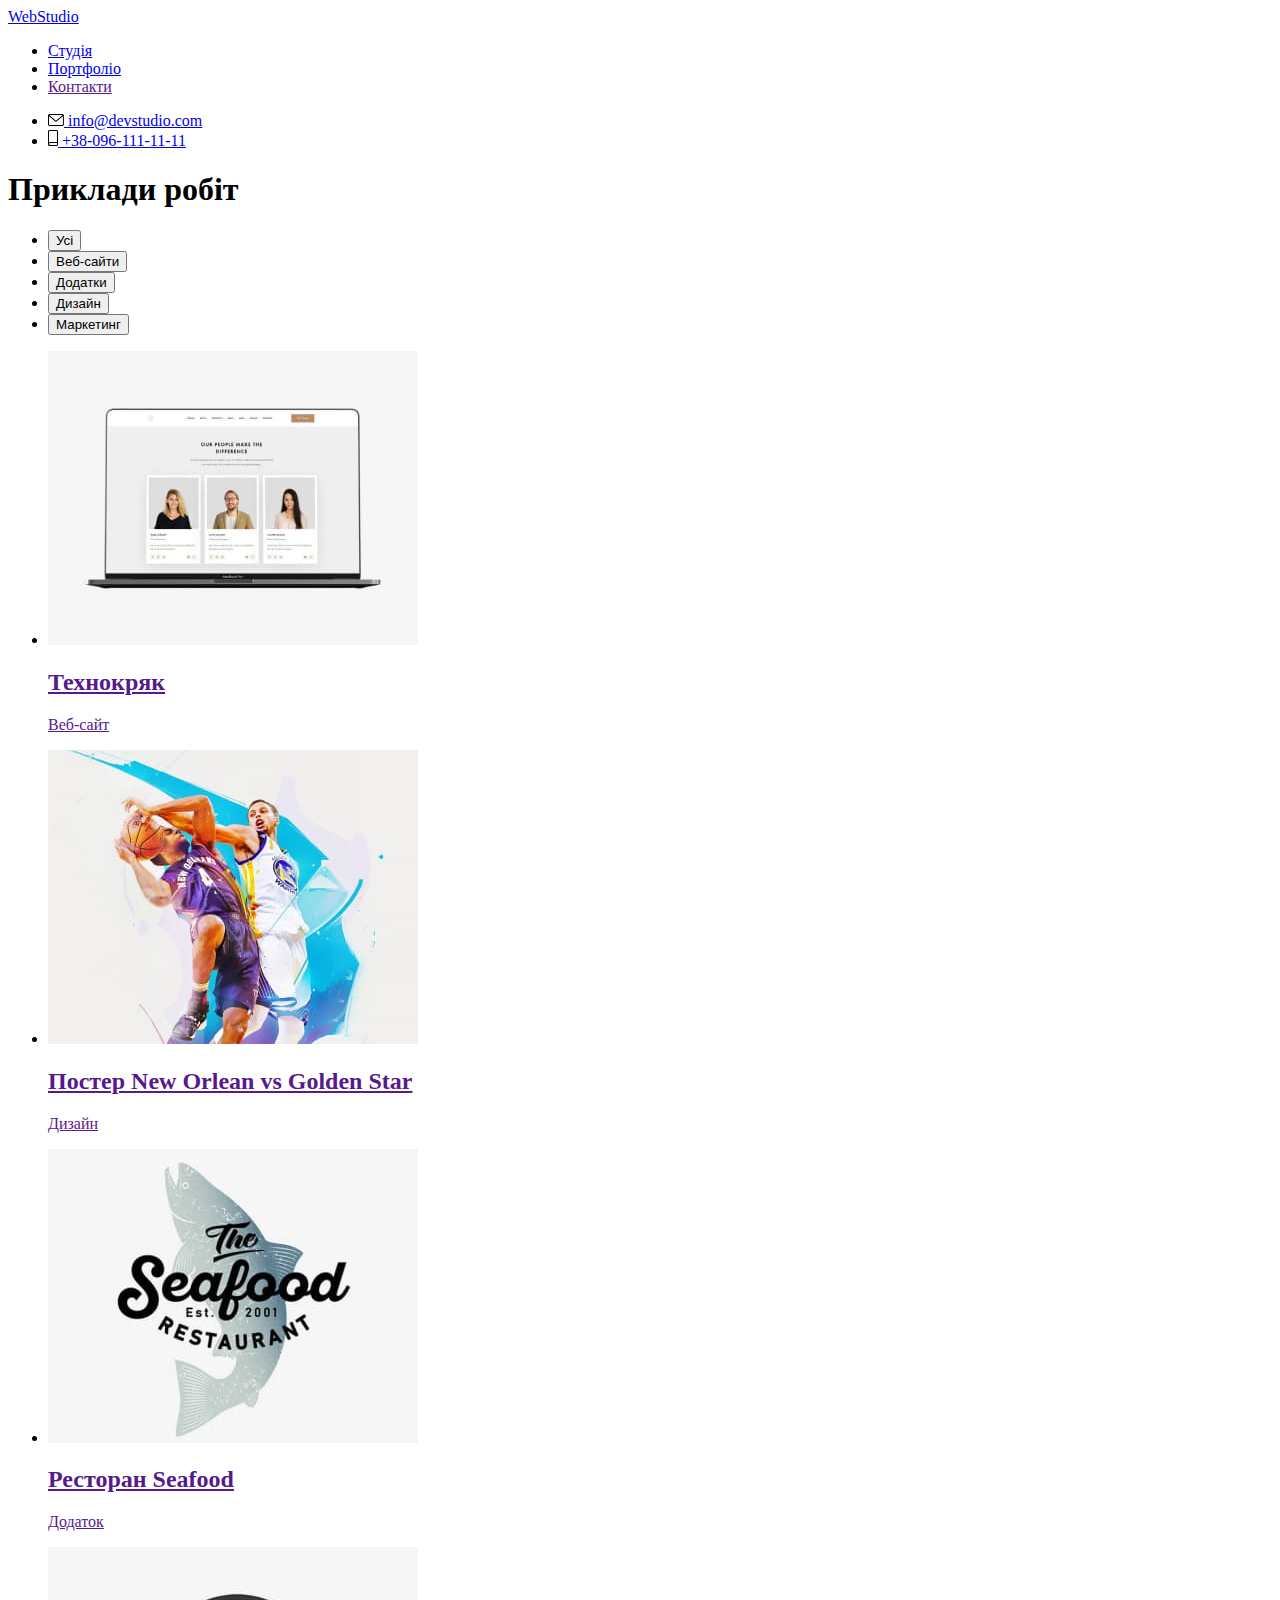
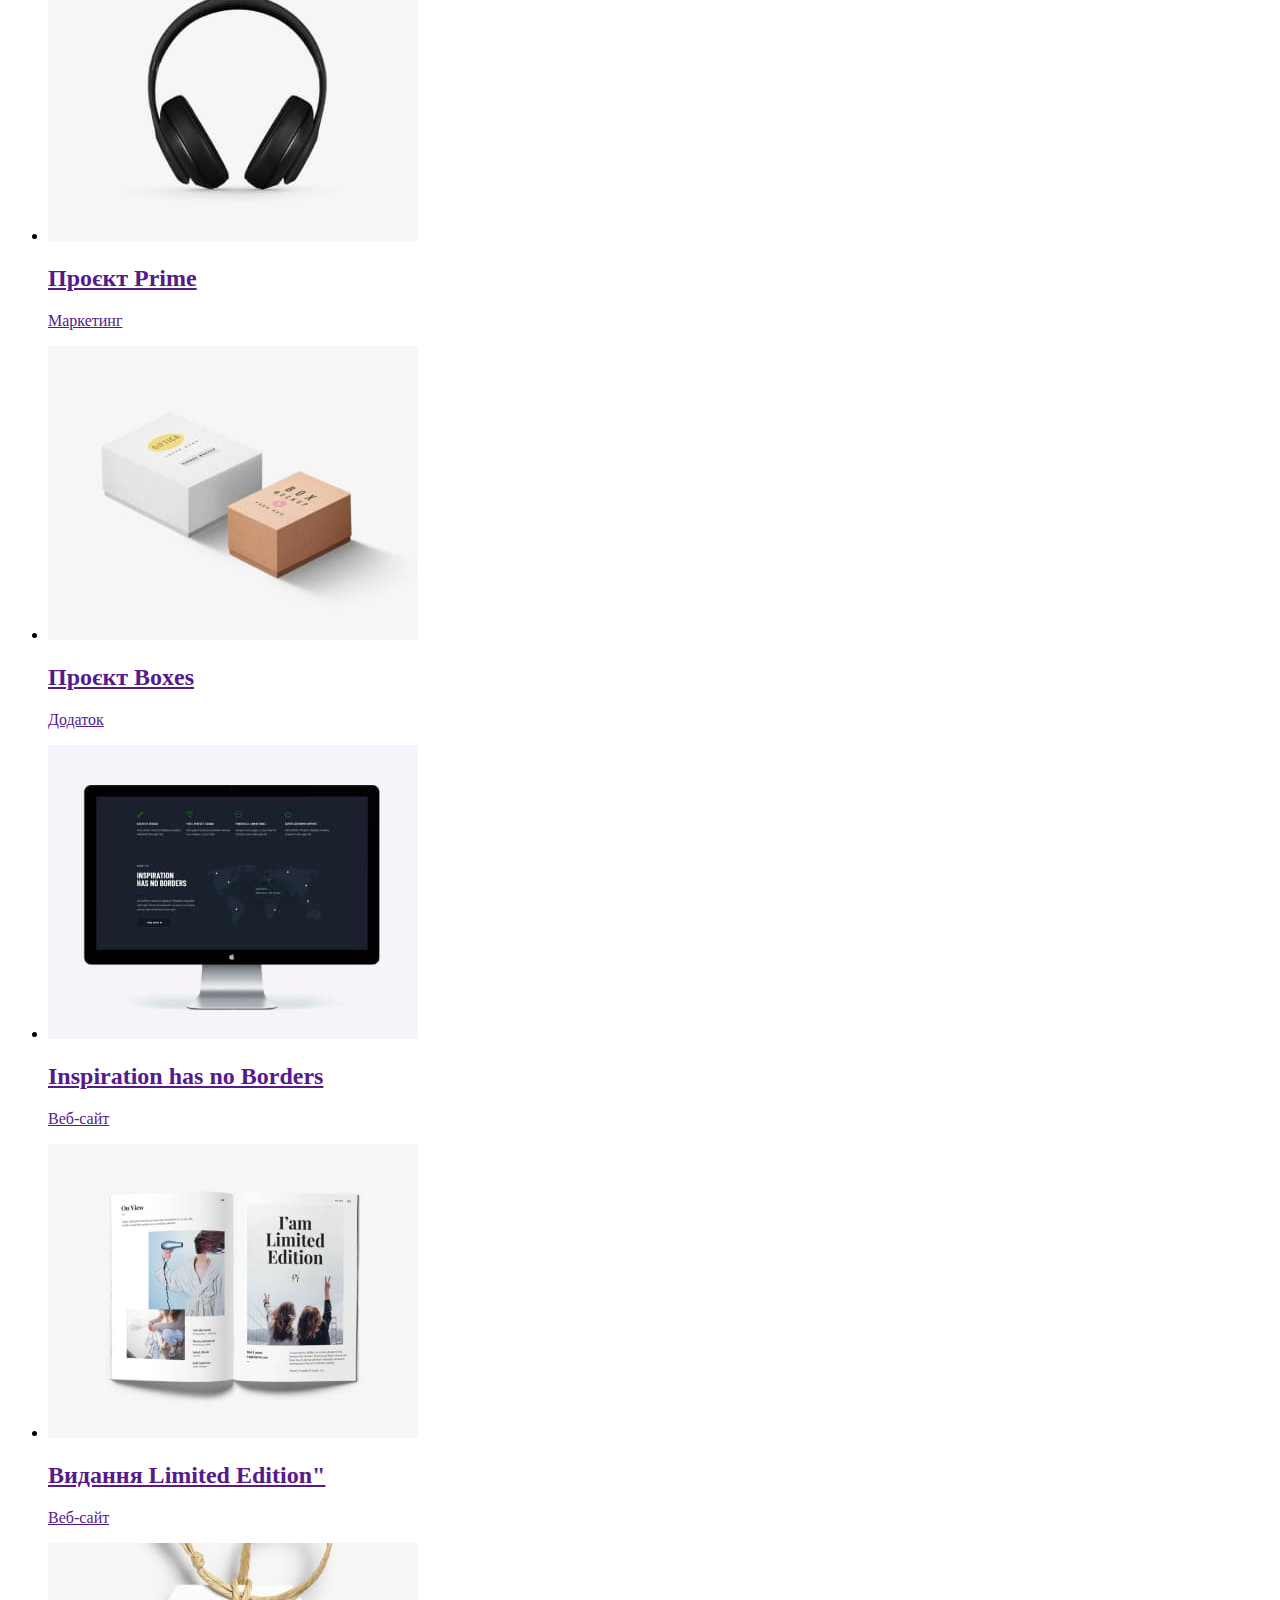
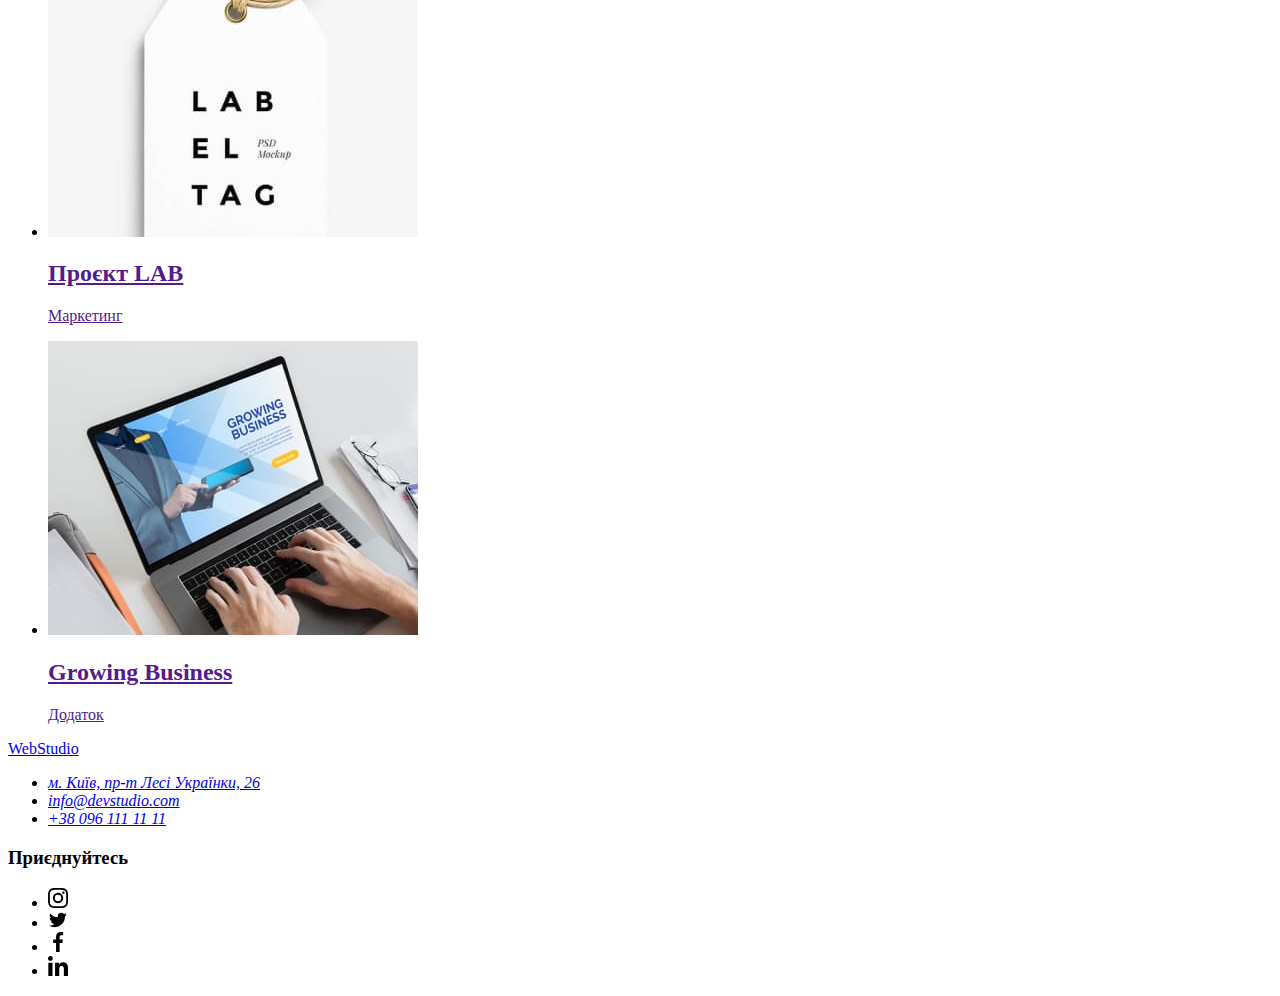
==== portfolio.html @ 8a8adef4 "дз№4" ====
<!DOCTYPE html>
<html lang="uk">
  <head>
    <meta charset="UTF-8" />
    <meta http-equiv="X-UA-Compatible" content="IE=edge" />
    <meta name="viewport" content="width=device-width, initial-scale=1.0" />
    <link
      href="https://fonts.googleapis.com/css2?family=Raleway:wght@700&family=Roboto:wght@400;500;700;900&display=swap"
      rel="stylesheet"
    />
    <link rel="stylesheet" href="./normalize/modern-normalize.min.css" />
    <link rel="stylesheet" href="./css/style.css" />
    <title>Портфоліо</title>
  </head>
  <body>
    <header class="header-top">
      <div class="base-container header">
        <nav class="nav">
          <a href="index.html" class="logo"
            ><span class="base-logo">Web</span>Studio</a
          >
          <ul class="nav-list">
            <li class="item-nav">
              <a href="index.html" class="list">Студія</a>
            </li>
            <li class="item-nav">
              <a href="./portfolio.html" class="list active">Портфоліо</a>
            </li>
            <li class="item-nav"><a href="" class="list">Контакти</a></li>
          </ul>
        </nav>
        <ul class="address container-mail">
          <li class="contacts">
            <a href="mailto:info@devstudio.com" class="list-address"
              ><svg class="icon-nav1" width="16px" height="12px">
                <use href="./images/sprite.svg#icon-envelope"></use>
              </svg>
              info@devstudio.com</a
            >
          </li>
          <li class="contacts">
            <a href="tel:+380961111111" class="list-address"
              ><svg class="icon-nav2" width="10px" height="16px">
                <use href="./images/sprite.svg#icon-smartphone"></use>
              </svg>
              +38-096-111-11-11</a
            >
          </li>
        </ul>
      </div>
    </header>
    <main>
      <section class="section-portfolio">
        <div class="base-container">
          <h1 class="visually-hidden">Приклади робіт</h1>
          <ul class="button-list">
            <li class="filter-btn">
              <button type="button" class="button">Усі</button>
            </li>
            <li class="filter-btn">
              <button type="button" class="button">Веб-сайти</button>
            </li>
            <li class="filter-btn">
              <button type="button" class="button">Додатки</button>
            </li>
            <li class="filter-btn">
              <button type="button" class="button">Дизайн</button>
            </li>
            <li class="filter-btn">
              <button type="button" class="button">Маркетинг</button>
            </li>
          </ul>
          <ul class="photo-example flex-container">
            <li class="examples-list">
              <a href="" class="examples-link">
                <img
                  src="./images/1.jpg"
                  alt="Технокряк"
                  width="370px"
                  class="img-work"
                />
                <div class="border">
                  <h2 class="examples">Технокряк</h2>
                  <p class="name-examples">Веб-сайт</p>
                </div>
              </a>
            </li>
            <li class="examples-list">
              <a href="" class="examples-link">
                <img
                  src="./images/2.jpg"
                  alt="Постер New Orlean vs Golden Star"
                  width="370px"
                  class="img-work"
                />
                <div class="border">
                  <h2 class="examples">Постер New Orlean vs Golden Star</h2>
                  <p class="name-examples">Дизайн</p>
                </div>
              </a>
            </li>
            <li class="examples-list">
              <a href="" class="examples-link">
                <img
                  src="./images/3.jpg"
                  alt="Ресторан Seafood"
                  width="370px"
                  class="img-work"
                />
                <div class="border">
                  <h2 class="examples">Ресторан Seafood</h2>
                  <p class="name-examples">Додаток</p>
                </div>
              </a>
            </li>
            <li class="examples-list">
              <a href="" class="examples-link">
                <img
                  src="./images/4.jpg"
                  alt="Проєкт Prime"
                  width="370px"
                  class="img-work"
                />
                <div class="border">
                  <h2 class="examples">Проєкт Prime</h2>
                  <p class="name-examples">Маркетинг</p>
                </div>
              </a>
            </li>
            <li class="examples-list">
              <a href="" class="examples-link">
                <img
                  src="./images/5.jpg"
                  alt="Проєкт Boxes"
                  width="370px"
                  class="img-work"
                />
                <div class="border">
                  <h2 class="examples">Проєкт Boxes</h2>
                  <p class="name-examples">Додаток</p>
                </div>
              </a>
            </li>
            <li class="examples-list">
              <a href="" class="examples-link">
                <img
                  src="./images/6.jpg"
                  alt="Inspiration has no Borders"
                  width="370px"
                  class="img-work"
                />
                <div class="border">
                  <h2 class="examples">Inspiration has no Borders</h2>
                  <p class="name-examples">Веб-сайт</p>
                </div>
              </a>
            </li>
            <li class="examples-list">
              <a href="" class="examples-link">
                <img
                  src="./images/7.jpg"
                  alt="Видання Limited Edition"
                  width="370px"
                  class="img-work"
                />
                <div class="border">
                  <h2 class="examples">Видання Limited Edition"</h2>
                  <p class="name-examples">Веб-сайт</p>
                </div>
              </a>
            </li>
            <li class="examples-list">
              <a href="" class="examples-link">
                <img
                  src="./images/8.jpg"
                  alt="Проєкт LAB"
                  width="370px"
                  class="img-work"
                />
                <div class="border">
                  <h2 class="examples">Проєкт LAB</h2>
                  <p class="name-examples">Маркетинг</p>
                </div>
              </a>
            </li>
            <li class="examples-list">
              <a href="" class="examples-link">
                <img
                  src="./images/9.jpg"
                  alt="Growing Business"
                  width="370px"
                  class="img-work"
                />
                <div class="border">
                  <h2 class="examples">Growing Business</h2>
                  <p class="name-examples">Додаток</p>
                </div>
              </a>
            </li>
          </ul>
        </div>
      </section>
    </main>
    <!--Футер-->
    <footer class="footer">
      <div class="base-container footer-container">
        <div>
          <a href="index.html" class="logo-footer"
            ><span class="base-logo">Web</span>Studio</a
          >
          <address>
            <ul class="map-link">
              <li class="footer-maps">
                <a
                  href="https://www.google.com.ua/maps/place/%D0%B1%D1%83%D0%BB.+%D0%9B%D0%B5%D1%81%D0%B8+%D0%A3%D0%BA%D1%80%D0%B0%D0%B8%D0%BD%D0%BA%D0%B8,+26,+%D0%9A%D0%B8%D0%B5%D0%B2,+02000/@50.4265807,30.5361971,17z/data=!3m1!4b1!4m5!3m4!1s0x40d4cf0e033ecbe9:0x57a4dffefec77da0!8m2!3d50.4265807!4d30.5383858?hl=ru"
                  target="_blank"
                  rel="noreferrer noopener"
                  class="maps mail"
                  >м. Київ, пр-т Лесі Українки, 26
                </a>
              </li>
              <li class="footer-mail">
                <a href="mailto:info@devstudio.com" class="mail"
                  >info@devstudio.com</a
                >
              </li>
              <li class="tel">
                <a href="tel:+380961111111" class="mail">+38 096 111 11 11</a>
              </li>
            </ul>
          </address>
        </div>

        <div class="icon-container-footer">
          <h3 class="social-networks">Приєднуйтесь</h3>
          <ul class="footer-flex">
            <li class="social-list">
              <a href="#" class="icon-footer"
                ><svg class="icon-insta" width="20px" height="20px">
                  <use href="./images/sprite.svg#icon-instagram-2"></use></svg
              ></a>
            </li>
            <li class="social-list">
              <a href="#" class="icon-footer"
                ><svg class="icon-insta" width="20px" height="16px">
                  <use href="./images/sprite.svg#icon-twitter-1"></use></svg
              ></a>
            </li>
            <li class="social-list">
              <a href="#" class="icon-footer"
                ><svg class="icon-insta" width="20px" height="20px">
                  <use href="./images/sprite.svg#icon-facebook-1"></use></svg
              ></a>
            </li>
            <li class="social-list">
              <a href="#" class="icon-footer"
                ><svg class="icon-insta" width="20px" height="20px">
                  <use href="./images/sprite.svg#icon-linkedin-1"></use></svg
              ></a>
            </li>
          </ul>
        </div>
      </div>
    </footer>
  </body>
</html>
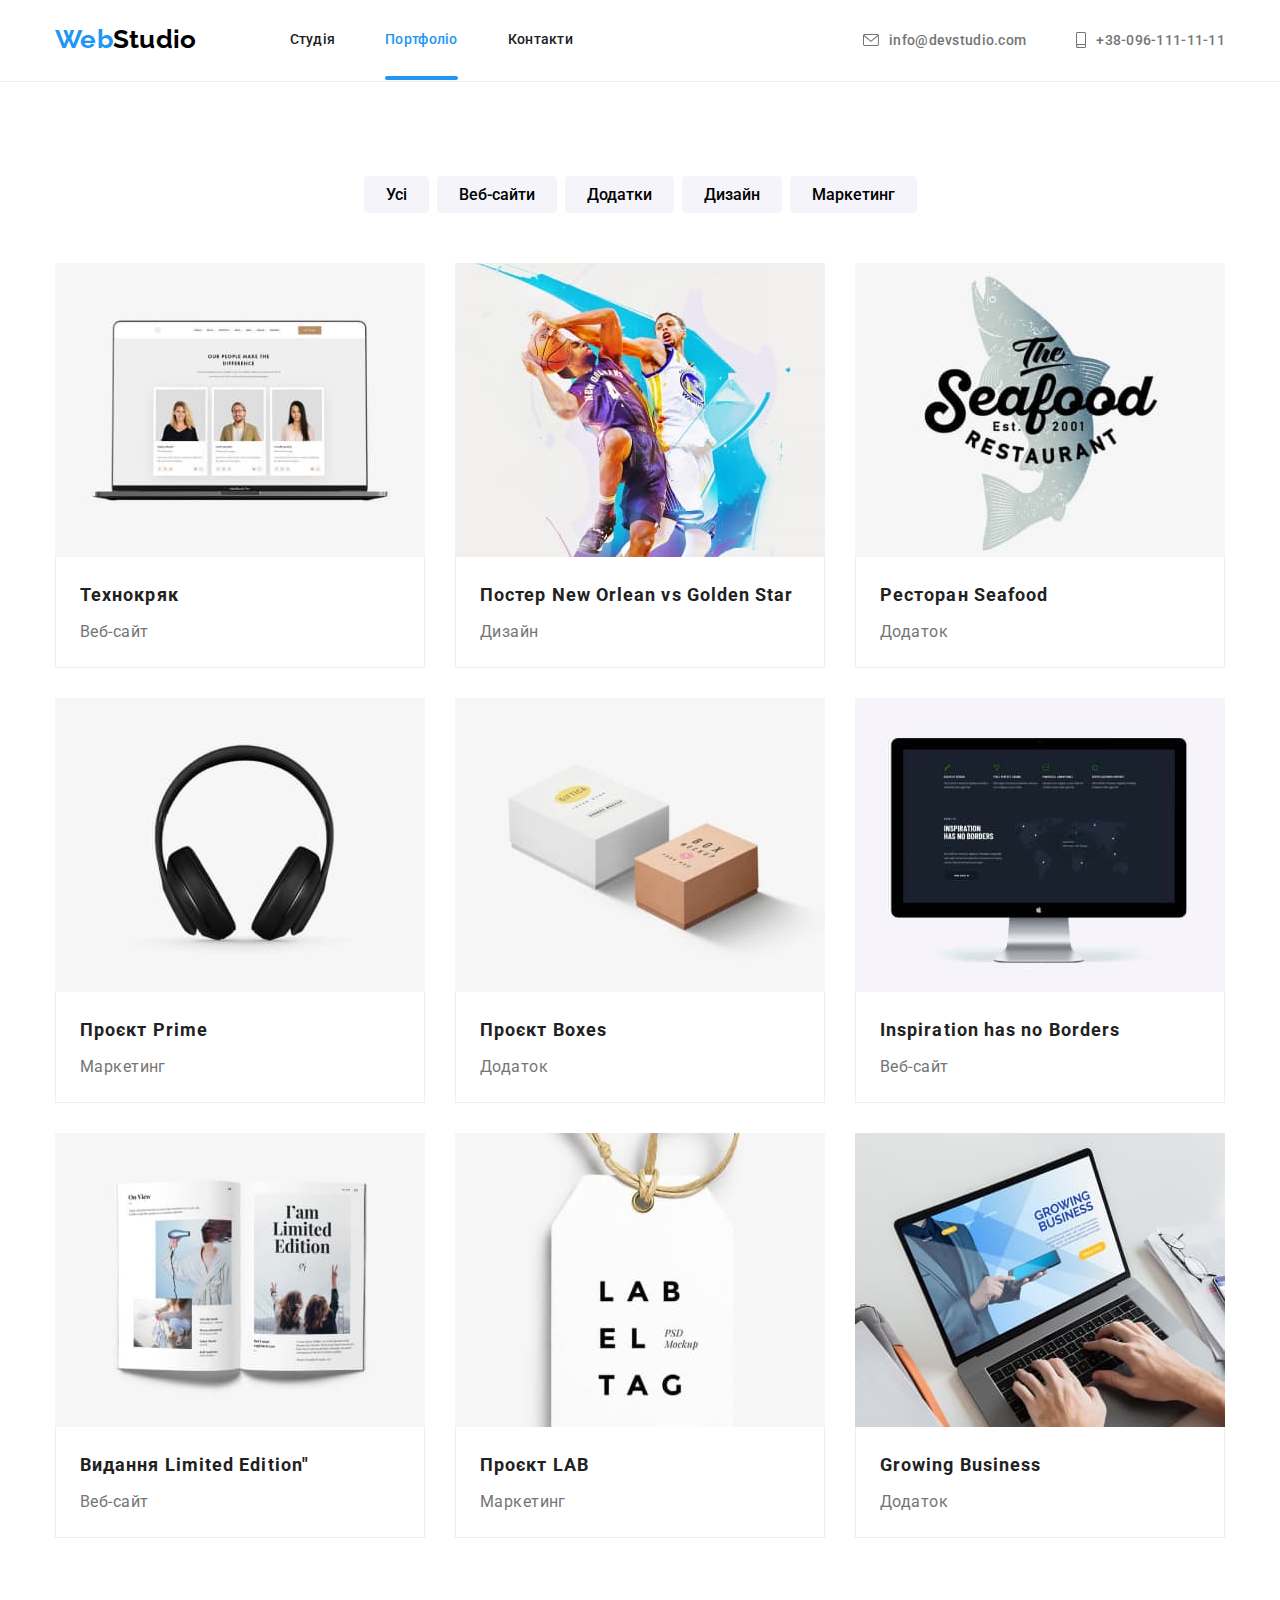
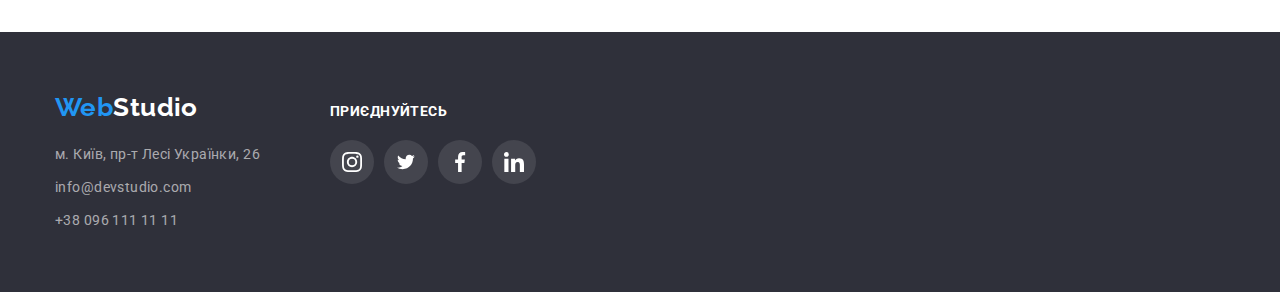
==== commit fa38fd69: "карточки і хедер дз№5" ====
--- a/portfolio.html
+++ b/portfolio.html
@@ -87,12 +87,24 @@
             </li>
             <li class="examples-list">
               <a href="" class="examples-link">
-                <img
-                  src="./images/2.jpg"
-                  alt="Постер New Orlean vs Golden Star"
-                  width="370px"
-                  class="img-work"
-                />
+                <div class="overlay">
+                  <div class="overlay-img">
+                    <img
+                      src="./images/2.jpg"
+                      alt="Постер New Orlean vs Golden Star"
+                      width="370px"
+                      class="img-work"
+                    />
+                  </div>
+                  <div class="overlay-text">
+                    <p>
+                      Ресурс пропонує комплексні пропозиції з різним рівнем
+                      функціоналу та сервісів. Все це дозволить відвідувачу
+                      отримати вичерпні відомості про компанію чи приватну
+                      особу.
+                    </p>
+                  </div>
+                </div>
                 <div class="border">
                   <h2 class="examples">Постер New Orlean vs Golden Star</h2>
                   <p class="name-examples">Дизайн</p>
@@ -202,7 +214,7 @@
       </section>
     </main>
     <!--Футер-->
-    <footer class="footer">
+    <footer class="footer section-footer">
       <div class="base-container footer-container">
         <div>
           <a href="index.html" class="logo-footer"
--- a/css/style.css
+++ b/css/style.css
@@ -0,0 +1,676 @@
+/*Основні кольори*/
+:root {
+  --brand-color: #212121;
+  --text-color: #757575;
+  --accent-color: #ffffff;
+  --sub-accent: #2196f3;
+  --hover-accent: #188ce8;
+  --bgc: #2f303a;
+  --bgc-section: #f5f4fa;
+  --logo: #000000;
+  --line: #ececec;
+  --border: #eeeeee;
+  --focus: rgba(0, 0, 0, 0.12);
+  --color-focus: rgba(0, 0, 0, 0.14);
+  --sub-focus: rgba(0, 0, 0, 0.2);
+  --mail-style: rgba(255, 255, 255, 0.6);
+  --bgc-customers: #f5f5f5;
+  --border-btn: #afb1b8;
+}
+html {
+  box-sizing: border-box;
+}
+*,
+*::before,
+*::after {
+  box-sizing: inherit;
+}
+body {
+  margin: 0;
+  font-family: "Roboto", sans-serif;
+  color: var(--brand-color);
+  letter-spacing: 0.03em;
+  font-size: 14px;
+  line-height: 1.2;
+  background-color: var(--accent-color);
+}
+a {
+  text-decoration: none;
+}
+ul {
+  list-style: none;
+  padding: 0;
+}
+.base-container {
+  width: 1200px;
+  padding: 0 15px;
+  margin: 0 auto;
+}
+.section {
+  padding-bottom: 94px;
+  padding-top: 94px;
+}
+.header {
+  display: flex;
+  align-items: center;
+}
+.header-top {
+  border-bottom: 1px solid var(--line);
+}
+
+.item-nav {
+  margin-right: 50px;
+  position: relative;
+}
+.list {
+  display: block;
+  padding-top: 32px;
+  padding-bottom: 32px;
+
+  color: var(--brand-color);
+}
+.item-nav:last-child {
+  margin-right: 0px;
+}
+.logo {
+  display: inline-block;
+  padding-top: 24px;
+  padding-bottom: 25px;
+  padding-left: 0;
+  margin-right: 93px;
+
+  font-family: "Raleway", sans-serif;
+  font-size: 26px;
+  font-weight: 700;
+  line-height: 1.19;
+  color: var(--logo);
+}
+.base-logo {
+  color: var(--sub-accent);
+}
+
+.nav {
+  display: flex;
+  align-items: center;
+  font-weight: 500;
+  letter-spacing: 0.02em;
+  line-height: 1.14;
+}
+.nav-list {
+  display: flex;
+  margin-top: 0;
+  margin-bottom: 0;
+}
+.active {
+  color: var(--sub-accent);
+}
+.active::after {
+  content: "";
+  position: absolute;
+  display: block;
+  left: 0;
+  bottom: 0;
+
+  width: 100%;
+  height: 4px;
+  background-color: var(--sub-accent);
+  border-radius: 2px;
+  margin: 0;
+  padding: 0;
+}
+.list:hover,
+.list:focus {
+  color: var(--sub-accent);
+}
+.list:hover::after {
+  content: "";
+  position: absolute;
+  display: block;
+  left: 0;
+  bottom: 0;
+  border-radius: 2px;
+
+  width: 100%;
+  height: 4px;
+  background-color: var(--sub-accent);
+}
+
+/*адреса*/
+.container-mail {
+  display: flex;
+}
+.contacts:not(:last-child) {
+  margin-right: 50px;
+}
+.address {
+  margin-left: auto;
+  margin-bottom: 0;
+  margin-top: 0;
+
+  font-weight: 500;
+  letter-spacing: 0.02em;
+  list-style: none;
+  padding-left: 0px;
+}
+.list-address {
+  margin: 0 auto;
+  display: flex;
+  justify-content: center;
+  align-items: center;
+
+  padding-top: 32px;
+  padding-bottom: 32px;
+  color: var(--text-color);
+}
+
+.list-address:hover,
+.list-address:focus {
+  color: var(--sub-accent);
+  fill: var(--sub-accent);
+}
+
+.icon-nav1 {
+  padding: 0;
+  margin-right: 10px;
+  fill: currentColor;
+}
+.icon-nav2 {
+  padding: 0;
+  margin-right: 10px;
+  fill: currentColor;
+}
+
+/*герой*/
+.hero {
+  max-width: 1600px;
+  margin-left: auto;
+  margin-right: auto;
+  background-image: linear-gradient(
+      to right,
+      rgba(47, 48, 58, 0.4),
+      rgba(47, 48, 58, 0.4)
+    ),
+    url(../images/hero.jpg);
+
+  background-repeat: no-repeat;
+  background-size: cover;
+  background-position: center;
+  background-color: var(--bgc);
+  text-align: center;
+  height: 600px;
+  padding-top: 200px;
+  padding-bottom: 200px;
+}
+.headline {
+  width: 696px;
+  margin-bottom: 30px;
+  margin-left: auto;
+  margin-right: auto;
+  margin-top: 0;
+
+  font-weight: 900;
+  font-size: 44px;
+  line-height: 1.3;
+  text-align: center;
+  letter-spacing: 0.06em;
+  text-transform: uppercase;
+  color: var(--accent-color);
+}
+.btn {
+  font-family: inherit;
+  font-weight: 700;
+  line-height: 1.8;
+  letter-spacing: 0.06em;
+  font-size: 16px;
+  padding: 10px 32px;
+  border-radius: 4px;
+  min-width: 216px;
+  text-align: center;
+  border: none;
+  background-color: var(--sub-accent);
+  color: var(--accent-color);
+  cursor: pointer;
+}
+.btn:hover,
+.btn:focus {
+  background-color: var(--hover-accent);
+}
+.personalities-list {
+  width: 270px;
+  margin-right: 30px;
+  width: 270px;
+}
+.personalities-list:last-child {
+  margin-right: 0px;
+}
+.benefits-container {
+  width: 270px;
+  height: 120px;
+  background-color: var(--bgc-section);
+  margin-bottom: 30px;
+  border-radius: 4px;
+  display: flex;
+  align-items: center;
+  justify-content: center;
+}
+
+.personalities-base {
+  display: flex;
+  margin-top: 0;
+  margin-bottom: 0;
+  padding-left: 0;
+}
+.subtitle {
+  margin-top: 0;
+  margin-bottom: 10px;
+  font-weight: 700;
+  line-height: 1.14;
+  text-transform: uppercase;
+}
+.text {
+  margin-top: 0;
+  margin-bottom: 0;
+  line-height: 1.7;
+  color: var(--text-color);
+}
+.heading {
+  margin-bottom: 50px;
+  margin-top: 0;
+  text-align: center;
+
+  font-weight: 700;
+  font-size: 36px;
+  line-height: 1.16;
+}
+.work-top {
+  padding-top: 0;
+}
+.working {
+  display: flex;
+}
+.section-text {
+  text-align: center;
+  margin-top: 0;
+  margin-bottom: 50px;
+
+  font-weight: 700;
+  font-size: 36px;
+  text-align: center;
+  line-height: 1.16;
+}
+.section-photo {
+  background-color: var(--bgc-section);
+}
+.img-work {
+  display: block;
+  width: 100%;
+  height: auto;
+}
+
+.work {
+  margin-right: 30px;
+}
+.work:last-child {
+  margin-right: 0px;
+}
+.work-list {
+  display: flex;
+  margin-top: 0;
+  margin-bottom: 0;
+}
+.expert {
+  margin-right: 30px;
+  box-shadow: 0px 1px 3px var(--focus), 0px 1px 1px var(--color-focus),
+    0px 2px 1px var(--sub-focus);
+  border-radius: 0px 0px 4px 4px;
+  background: var(--accent-color);
+}
+.expert:last-child {
+  margin-right: 0px;
+}
+.photo-title {
+  margin-bottom: 10px;
+  font-weight: 500;
+  font-size: 16px;
+  line-height: 1.18;
+  margin-top: 0;
+  text-align: center;
+}
+.photo-text {
+  margin-bottom: 0;
+  margin-top: 0;
+  font-size: 16px;
+  color: var(--text-color);
+  line-height: 1.18;
+  text-align: center;
+}
+.photo {
+  display: flex;
+  margin-top: 0;
+  margin-bottom: 0;
+}
+.icon-team {
+  display: flex;
+  justify-content: center;
+  margin-top: 16px;
+}
+.icon-team-list {
+  display: flex;
+  align-items: center;
+  justify-content: center;
+  width: 44px;
+  height: 44px;
+  border-radius: 50%;
+  color: var(--border-btn);
+  background-color: var(--accent-color);
+}
+.team-list {
+  margin: 30px 32px;
+}
+.social-link:not(:last-child) {
+  margin-right: 10px;
+}
+
+.icon-team-list:hover,
+.icon-team-list:focus {
+  background-color: var(--sub-accent);
+  color: var(--accent-color);
+}
+.icon-social-link {
+  fill: currentColor;
+}
+.regular-customers {
+  margin-bottom: 50px;
+  margin-top: 0;
+  text-align: center;
+  font-weight: 700;
+  font-size: 36px;
+  line-height: 1.16;
+}
+
+.customers {
+  display: flex;
+  justify-content: center;
+  align-items: center;
+  padding: 0;
+  margin: 0;
+  width: 170px;
+  height: 92px;
+  background-color: var(--accent-color);
+  border: 1px solid var(--border-btn);
+  border-radius: 4px;
+  color: var(--border-btn);
+}
+
+.customers-list:not(:last-child) {
+  margin-right: 30px;
+}
+.customers:hover,
+.customers:focus {
+  color: var(--sub-accent);
+  border-color: var(--sub-accent);
+}
+
+.icon-customers {
+  display: flex;
+  fill: currentColor;
+  margin: 0;
+}
+
+.footer {
+  background-color: var(--bgc);
+}
+
+.logo-footer {
+  display: inline-block;
+  margin-bottom: 20px;
+
+  color: var(--accent-color);
+  font-family: "Raleway", sans-serif;
+  font-size: 26px;
+  font-weight: 700;
+  line-height: 1.19;
+}
+.mail {
+  display: inline-block;
+
+  font-style: normal;
+  line-height: 1.7;
+  color: var(--mail-style);
+}
+.mail:hover,
+.mail:focus {
+  color: var(--sub-accent);
+}
+.map-link {
+  margin: 0;
+}
+
+.footer-mail {
+  margin-top: 9px;
+}
+.tel {
+  margin-top: 9px;
+}
+.icon-container-footer {
+  margin-left: 70px;
+}
+.footer-flex {
+  display: flex;
+  margin: 0;
+}
+.social-networks {
+  margin-bottom: 20px;
+  margin-top: 0;
+  margin-right: 0;
+  margin-left: 0;
+  text-transform: uppercase;
+
+  color: var(--accent-color);
+  font-weight: 700;
+  font-size: 14px;
+  line-height: 1.14;
+}
+.social-list:not(:last-child) {
+  margin-right: 10px;
+}
+.social-list {
+  width: 44px;
+  height: 44px;
+}
+.section-footer {
+  padding: 60px 0;
+}
+.footer-container {
+  display: flex;
+  align-items: baseline;
+}
+
+.icon-footer {
+  display: flex;
+  justify-content: center;
+  align-items: center;
+
+  width: 44px;
+  height: 44px;
+  padding: 0;
+
+  background-color: rgba(255, 255, 255, 0.1);
+  border-radius: 50%;
+}
+.icon-footer:hover,
+.icon-footer:focus {
+  background-color: var(--sub-accent);
+}
+.icon-insta {
+  align-items: center;
+  justify-content: center;
+  padding: 0;
+  fill: var(--accent-color);
+}
+
+/*Сторінка портфоліо, хедер і футер перенесені*/
+.button {
+  font-family: inherit;
+  font-weight: 500;
+  font-size: 16px;
+  line-height: 1.6;
+  cursor: pointer;
+  padding: 6px 22px;
+  border-radius: 4px;
+  text-align: center;
+  background-color: var(--bgc-section);
+  border: none;
+}
+.filter-btn {
+  margin-right: 8px;
+}
+.filter-btn:last-child {
+  margin-right: 0;
+}
+.button:hover,
+.button:focus {
+  color: var(--accent-color);
+  background-color: var(--sub-accent);
+  box-shadow: 0px 3px 1px rgba(0, 0, 0, 0.1), 0px 1px 2px rgba(0, 0, 0, 0.08),
+    0px 2px 2px rgba(0, 0, 0, 0.12);
+}
+.button-list {
+  display: flex;
+  justify-content: center;
+  padding-bottom: 0;
+  padding-top: 0;
+  margin-bottom: 50px;
+  margin-top: 0;
+  list-style: none;
+}
+.section-portfolio {
+  padding-top: 94px;
+  padding-bottom: 94px;
+}
+
+.examples {
+  margin-top: 0;
+  margin-bottom: 0;
+  font-weight: 700;
+  font-size: 18px;
+  line-height: 2;
+  letter-spacing: 0.06em;
+  color: var(--brand-color);
+}
+.name-examples {
+  margin-top: 4px;
+  margin-right: 0;
+  margin-left: 0;
+  margin-bottom: 0;
+  font-size: 16px;
+  line-height: 1.87;
+  color: var(--text-color);
+}
+
+.photo-example {
+  list-style: none;
+  margin-bottom: 0;
+  margin-top: 0;
+}
+
+.examples-list {
+  width: 370px;
+  margin-right: 30px;
+  margin-bottom: 30px;
+
+  background-color: var(--accent-color);
+}
+.overlay {
+  position: relative;
+  overflow: hidden;
+}
+
+.overlay::before {
+  content: "";
+  position: absolute;
+  display: inline-block;
+  top: 0;
+  left: 0;
+  transform: translateY(100%);
+
+  background-color: rgba(33, 150, 243, 0.9);
+  width: 100%;
+  height: 100%;
+
+  opacity: 0;
+  transition: transform 250ms cubic-bezier(0.4, 0, 0.2, 1);
+}
+
+.examples-link:hover .overlay::before {
+  transform: translateY(0);
+  opacity: 1;
+}
+.overlay-text {
+  position: absolute;
+  top: 0;
+  left: 0;
+  padding: 63px 24px;
+  opacity: 0;
+}
+.overlay:hover .overlay-text:hover {
+  opacity: 1;
+}
+.overlay-text p {
+  padding: 0;
+  margin: 0;
+
+  font-weight: 400;
+  font-size: 18px;
+  line-height: 1.55;
+  color: var(--accent-color);
+}
+.overlay-img {
+  margin: 0;
+  padding: 0;
+}
+
+.border {
+  padding-top: 20px;
+  padding-bottom: 20px;
+  padding-left: 24px;
+  padding-right: 24px;
+  border-bottom: 1px solid var(--border);
+  border-left: 1px solid var(--border);
+  border-right: 1px solid var(--border);
+}
+.examples-link {
+  display: block;
+}
+.examples-link:hover {
+  box-shadow: 0px 1px 1px rgba(0, 0, 0, 0.12), 0px 4px 4px rgba(0, 0, 0, 0.06),
+    1px 4px 6px rgba(0, 0, 0, 0.16);
+}
+
+.flex-container {
+  display: flex;
+  flex-wrap: wrap;
+  margin-top: 0;
+}
+
+.examples-list:nth-child(3n) {
+  margin-right: 0;
+}
+
+.examples-list:nth-last-child(-n + 3) {
+  margin-bottom: 0;
+}
+
+.visually-hidden {
+  position: absolute;
+  width: 1px;
+  height: 1px;
+  margin: -1px;
+  border: 0;
+  padding: 0;
+
+  white-space: nowrap;
+  clip-path: inset(100%);
+  clip: rect(0 0 0 0);
+  overflow: hidden;
+}
